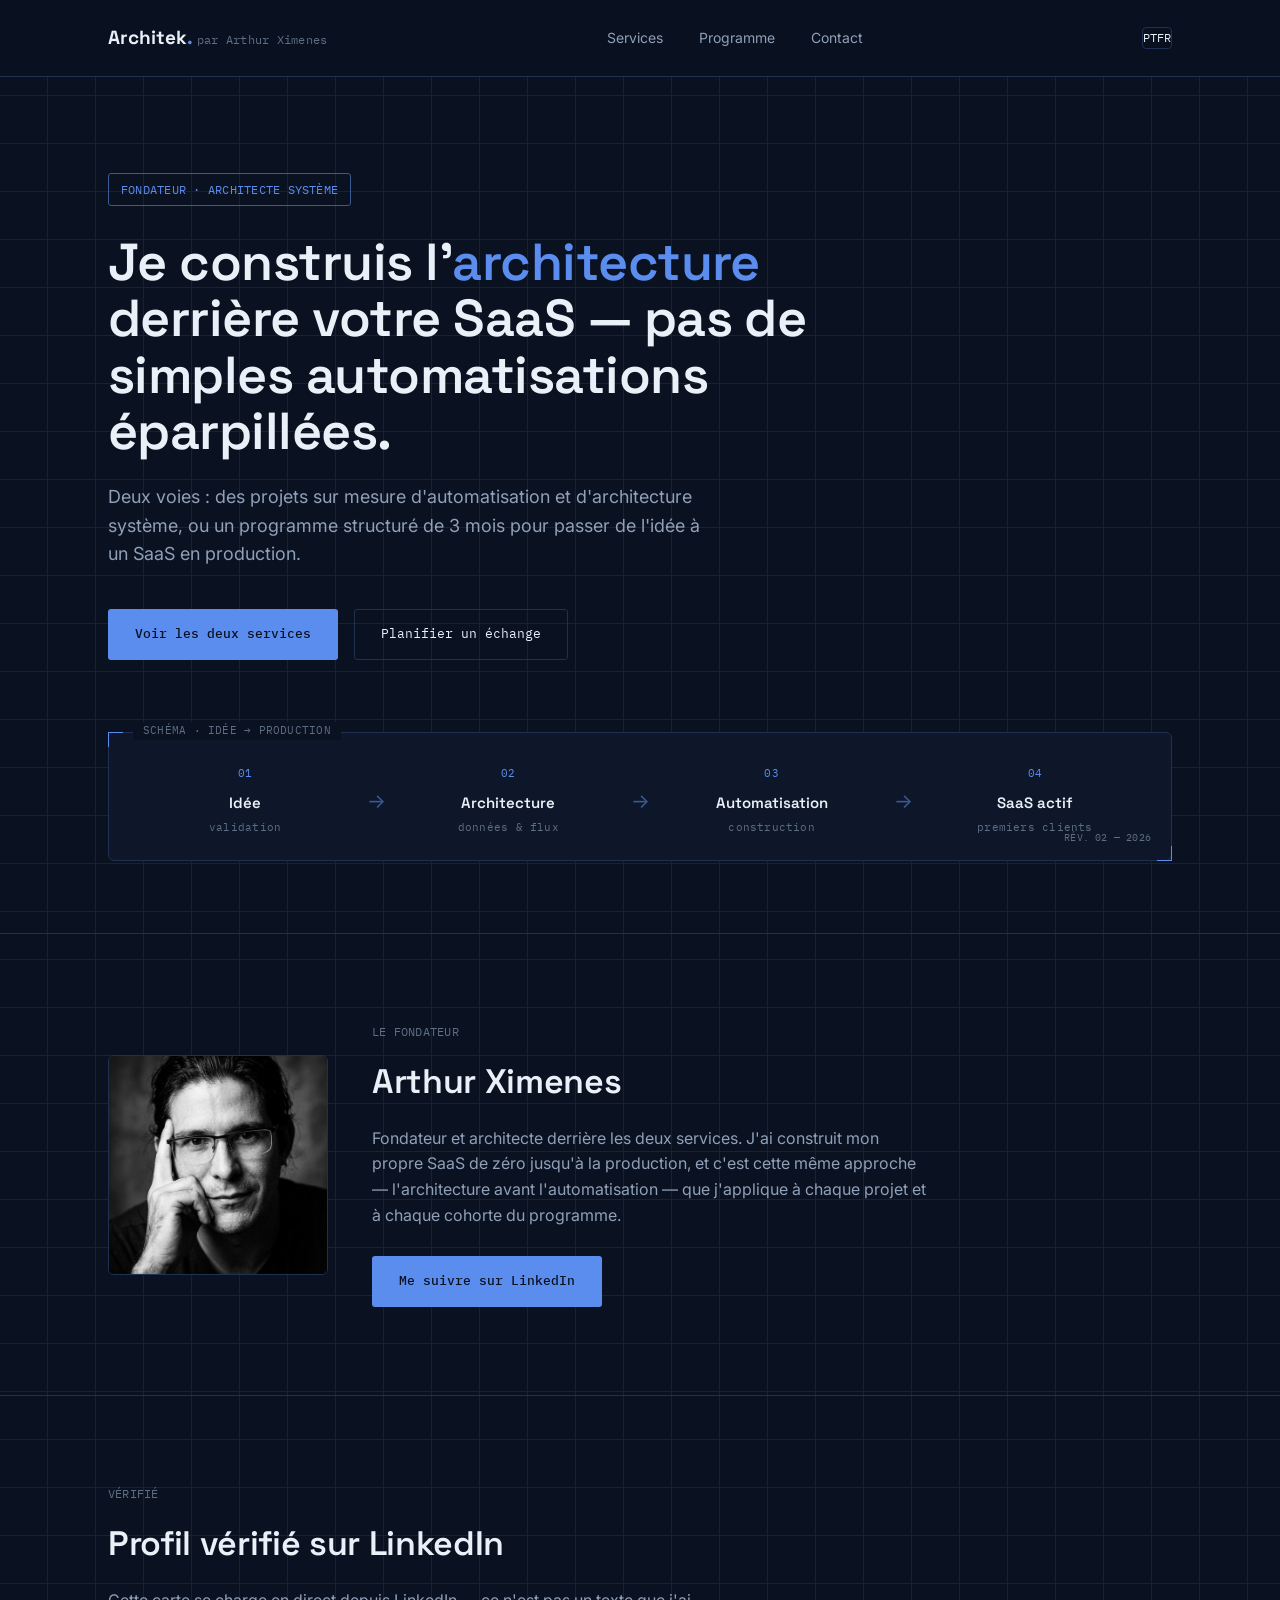
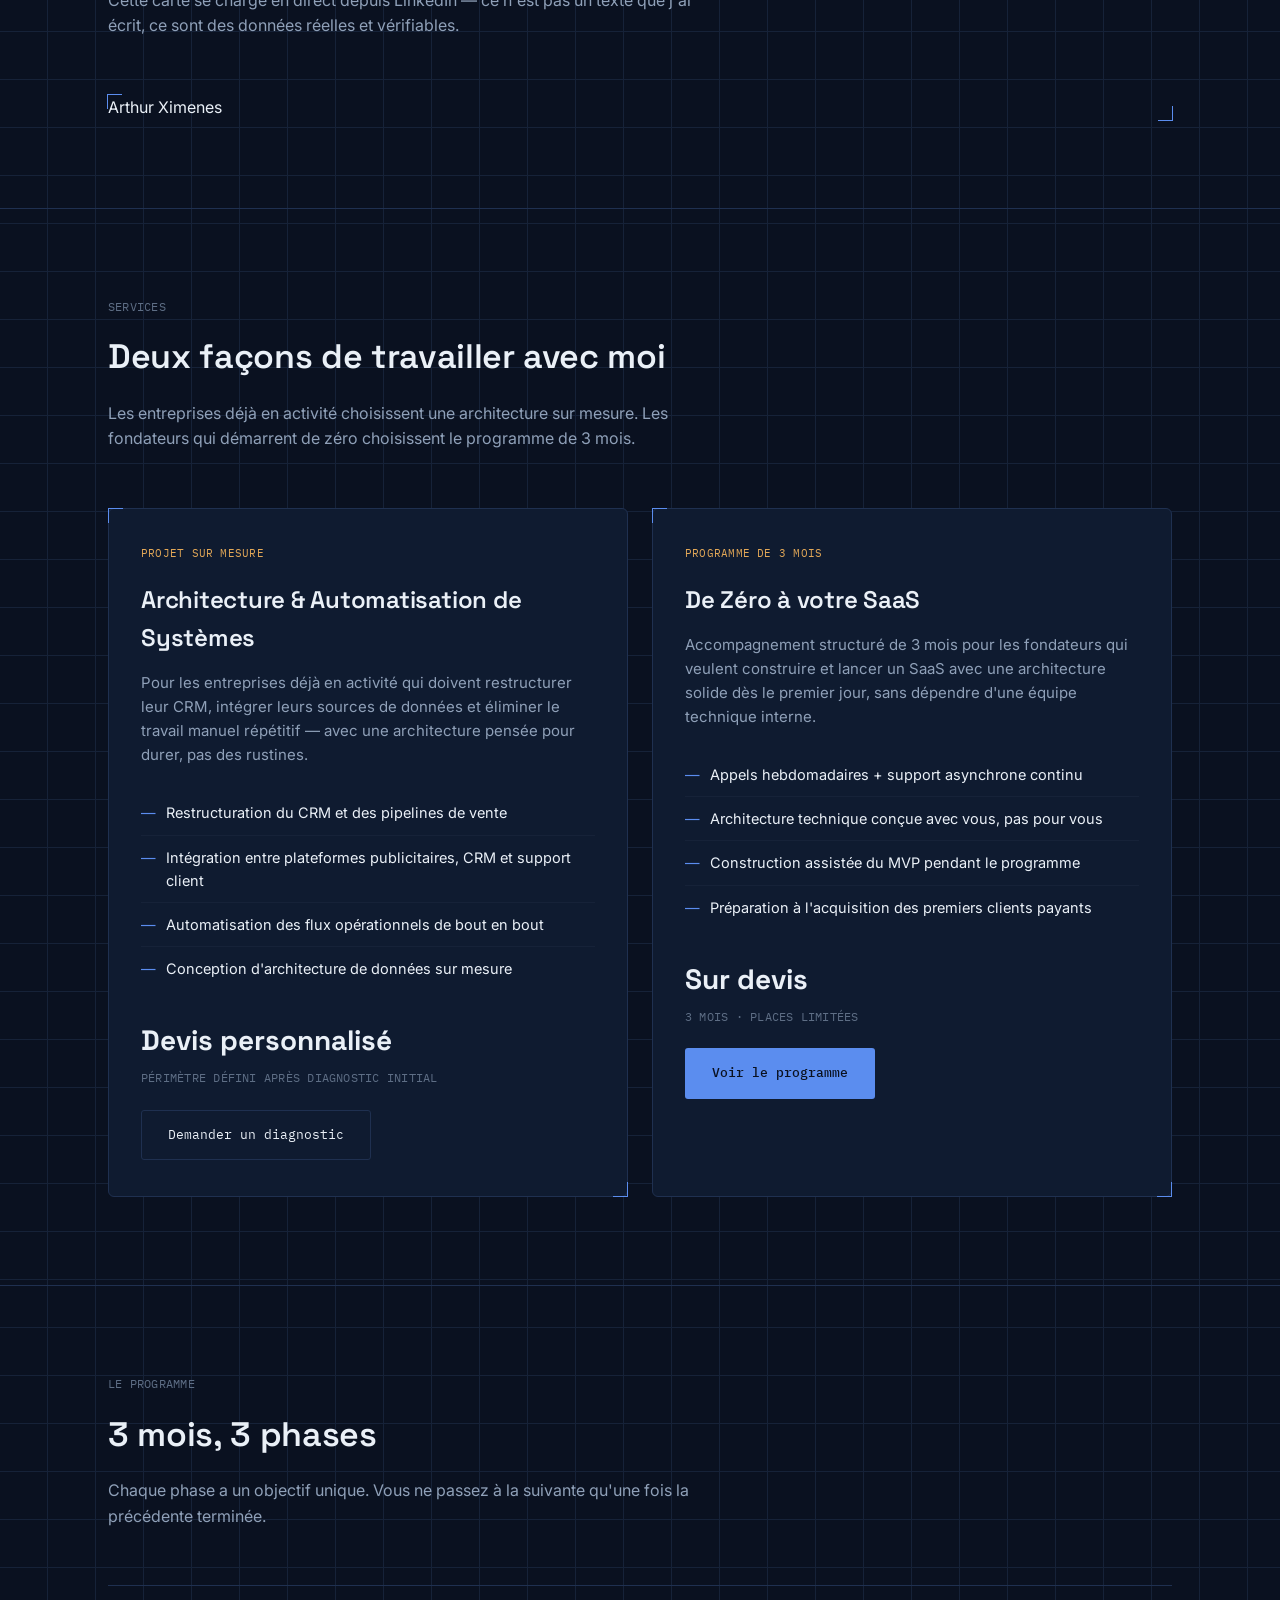
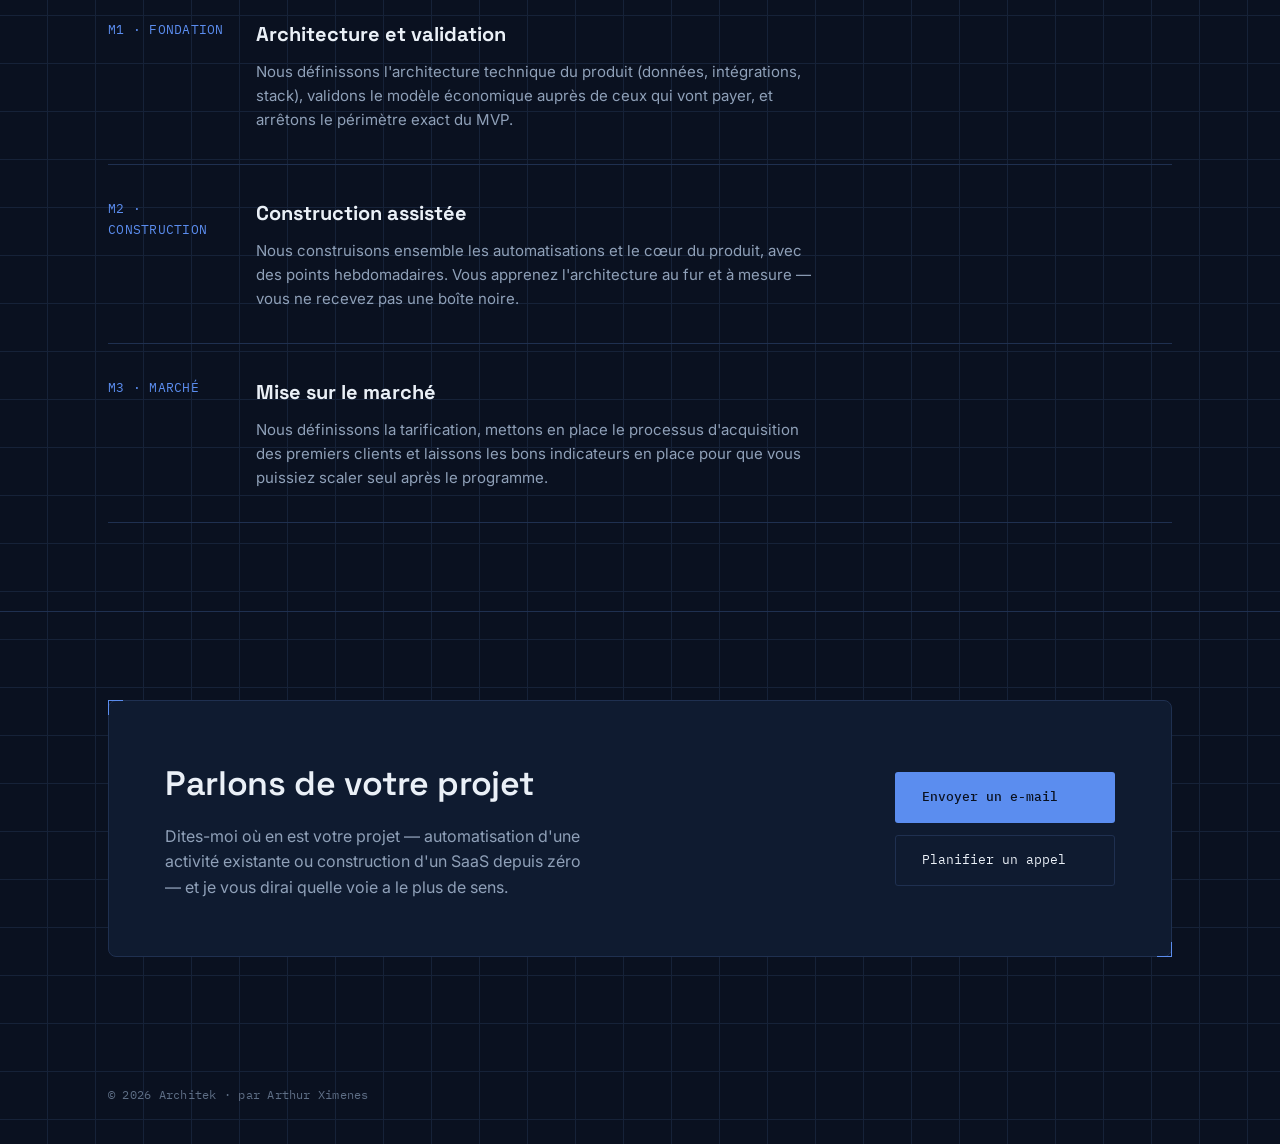
==== fr/index.html @ cd7c5cbf "Adiciona pagina FR separada e badge LinkedIn como prova social" ====
<!DOCTYPE html>
<html lang="fr">
<head>
<meta charset="UTF-8">
<meta name="viewport" content="width=device-width, initial-scale=1.0">
<title>Architek — Architecture Système &amp; Programme SaaS</title>
<link rel="alternate" hreflang="fr" href="https://architek-theta.vercel.app/fr/">
<link rel="alternate" hreflang="pt-BR" href="https://architek-theta.vercel.app/">
<link rel="preconnect" href="https://fonts.googleapis.com">
<link href="https://fonts.googleapis.com/css2?family=Space+Grotesk:wght@400;500;600;700&family=Inter:wght@400;500;600&family=IBM+Plex+Mono:wght@400;500&display=swap" rel="stylesheet">
<link rel="stylesheet" href="../styles.css">
</head>
<body>

<nav>
  <div class="wrap">
    <div class="brand">Architek<span>.</span> <span class="mono" style="font-size:12px; color:var(--ink-dimmer); font-weight:400;">par Arthur Ximenes</span></div>
    <div class="navlinks">
      <a href="#services">Services</a>
      <a href="#program">Programme</a>
      <a href="#contact">Contact</a>
    </div>
    <div class="lang-toggle">
      <a href="/">PT</a>
      <a href="/fr/" class="active">FR</a>
    </div>
  </div>
</nav>

<header class="hero">
  <div class="wrap">
    <span class="eyebrow mono">FONDATEUR · ARCHITECTE SYSTÈME</span>
    <h1>Je construis l'<em>architecture</em> derrière votre SaaS — pas de simples automatisations éparpillées.</h1>
    <p class="hero-sub">Deux voies : des projets sur mesure d'automatisation et d'architecture système, ou un programme structuré de 3 mois pour passer de l'idée à un SaaS en production.</p>
    <div class="hero-ctas">
      <a href="#services" class="btn btn-primary">Voir les deux services</a>
      <a href="#contact" class="btn btn-ghost">Planifier un échange</a>
    </div>

    <div class="diagram reg-mark">
      <span class="diagram-label mono">SCHÉMA · IDÉE → PRODUCTION</span>
      <div class="flow">
        <div class="flow-node">
          <div class="num mono">01</div>
          <div class="label">Idée</div>
          <div class="sub mono">validation</div>
        </div>
        <div class="flow-arrow">→</div>
        <div class="flow-node">
          <div class="num mono">02</div>
          <div class="label">Architecture</div>
          <div class="sub mono">données &amp; flux</div>
        </div>
        <div class="flow-arrow">→</div>
        <div class="flow-node">
          <div class="num mono">03</div>
          <div class="label">Automatisation</div>
          <div class="sub mono">construction</div>
        </div>
        <div class="flow-arrow">→</div>
        <div class="flow-node">
          <div class="num mono">04</div>
          <div class="label">SaaS actif</div>
          <div class="sub mono">premiers clients</div>
        </div>
      </div>
      <div class="diagram-rev mono">RÉV. 02 — 2026</div>
    </div>
  </div>
</header>

<section id="founder">
  <div class="wrap">
    <div class="founder-grid">
      <div class="founder-photo reg-mark">
        <img src="../assets/arthur-ximenes.jpg" alt="Arthur Ximenes" onerror="this.style.display='none'; this.nextElementSibling.style.display='flex';">
        <div class="founder-photo-fallback mono">PHOTO DU FONDATEUR</div>
      </div>
      <div class="founder-text">
        <div class="section-tag mono">LE FONDATEUR</div>
        <h2>Arthur Ximenes</h2>
        <p>Fondateur et architecte derrière les deux services. J'ai construit mon propre SaaS de zéro jusqu'à la production, et c'est cette même approche — l'architecture avant l'automatisation — que j'applique à chaque projet et à chaque cohorte du programme.</p>
        <a href="https://www.linkedin.com/in/arthur-ximenes-a752b8166" target="_blank" class="btn btn-primary">Me suivre sur LinkedIn</a>
      </div>
    </div>
  </div>
</section>

<section id="verified">
  <div class="wrap">
    <div class="section-tag mono">VÉRIFIÉ</div>
    <h2>Profil vérifié sur LinkedIn</h2>
    <p class="section-intro">Cette carte se charge en direct depuis LinkedIn — ce n'est pas un texte que j'ai écrit, ce sont des données réelles et vérifiables.</p>
    <div class="verified-card reg-mark">
      <script src="https://platform.linkedin.com/badges/js/profile.js" async defer type="text/javascript"></script>
      <div class="badge-base LI-profile-badge" data-locale="fr_FR" data-size="large" data-theme="dark" data-type="VERTICAL" data-vanity="arthur-ximenes-a752b8166" data-version="v1">
        <a class="badge-base__link LI-simple-link" href="https://br.linkedin.com/in/arthur-ximenes-a752b8166?trk=profile-badge">Arthur Ximenes</a>
      </div>
    </div>
  </div>
</section>

<section id="services">
  <div class="wrap">
    <div class="section-tag mono">SERVICES</div>
    <h2>Deux façons de travailler avec moi</h2>
    <p class="section-intro">Les entreprises déjà en activité choisissent une architecture sur mesure. Les fondateurs qui démarrent de zéro choisissent le programme de 3 mois.</p>

    <div class="services-grid">
      <div class="service-card reg-mark">
        <div class="tag mono">PROJET SUR MESURE</div>
        <h3>Architecture &amp; Automatisation de Systèmes</h3>
        <p>Pour les entreprises déjà en activité qui doivent restructurer leur CRM, intégrer leurs sources de données et éliminer le travail manuel répétitif — avec une architecture pensée pour durer, pas des rustines.</p>
        <ul>
          <li>Restructuration du CRM et des pipelines de vente</li>
          <li>Intégration entre plateformes publicitaires, CRM et support client</li>
          <li>Automatisation des flux opérationnels de bout en bout</li>
          <li>Conception d'architecture de données sur mesure</li>
        </ul>
        <div class="service-price">Devis personnalisé</div>
        <div class="service-price-note mono">PÉRIMÈTRE DÉFINI APRÈS DIAGNOSTIC INITIAL</div>
        <a href="#contact" class="btn btn-ghost" style="align-self:flex-start">Demander un diagnostic</a>
      </div>

      <div class="service-card reg-mark">
        <div class="tag mono">PROGRAMME DE 3 MOIS</div>
        <h3>De Zéro à votre SaaS</h3>
        <p>Accompagnement structuré de 3 mois pour les fondateurs qui veulent construire et lancer un SaaS avec une architecture solide dès le premier jour, sans dépendre d'une équipe technique interne.</p>
        <ul>
          <li>Appels hebdomadaires + support asynchrone continu</li>
          <li>Architecture technique conçue avec vous, pas pour vous</li>
          <li>Construction assistée du MVP pendant le programme</li>
          <li>Préparation à l'acquisition des premiers clients payants</li>
        </ul>
        <div class="service-price">Sur devis</div>
        <div class="service-price-note mono">3 MOIS · PLACES LIMITÉES</div>
        <a href="#program" class="btn btn-primary" style="align-self:flex-start">Voir le programme</a>
      </div>
    </div>
  </div>
</section>

<section id="program">
  <div class="wrap">
    <div class="section-tag mono">LE PROGRAMME</div>
    <h2>3 mois, 3 phases</h2>
    <p class="section-intro">Chaque phase a un objectif unique. Vous ne passez à la suivante qu'une fois la précédente terminée.</p>

    <div class="phases">
      <div class="phase">
        <div class="phase-tag mono">M1 · FONDATION</div>
        <div>
          <h4>Architecture et validation</h4>
          <p>Nous définissons l'architecture technique du produit (données, intégrations, stack), validons le modèle économique auprès de ceux qui vont payer, et arrêtons le périmètre exact du MVP.</p>
        </div>
      </div>
      <div class="phase">
        <div class="phase-tag mono">M2 · CONSTRUCTION</div>
        <div>
          <h4>Construction assistée</h4>
          <p>Nous construisons ensemble les automatisations et le cœur du produit, avec des points hebdomadaires. Vous apprenez l'architecture au fur et à mesure — vous ne recevez pas une boîte noire.</p>
        </div>
      </div>
      <div class="phase">
        <div class="phase-tag mono">M3 · MARCHÉ</div>
        <div>
          <h4>Mise sur le marché</h4>
          <p>Nous définissons la tarification, mettons en place le processus d'acquisition des premiers clients et laissons les bons indicateurs en place pour que vous puissiez scaler seul après le programme.</p>
        </div>
      </div>
    </div>
  </div>
</section>

<section class="cta-section" id="contact">
  <div class="wrap">
    <div class="cta-box reg-mark">
      <div>
        <h2>Parlons de votre projet</h2>
        <p>Dites-moi où en est votre projet — automatisation d'une activité existante ou construction d'un SaaS depuis zéro — et je vous dirai quelle voie a le plus de sens.</p>
      </div>
      <div class="cta-actions">
        <a href="mailto:secretlinxcontact@gmail.com" class="btn btn-primary">Envoyer un e-mail</a>
        <a href="https://cal.com/arthur-ximenes-fa8z6l/30min" target="_blank" class="btn btn-ghost">Planifier un appel</a>
      </div>
    </div>
  </div>
</section>

<footer>
  <div class="wrap">
    <div class="mono">© 2026 Architek · par Arthur Ximenes</div>
  </div>
</footer>

</body>
</html>
---- styles.css ----
:root{
    --bg:#0A1120;
    --bg-panel:#0F1B30;
    --bg-panel-2:#0D1729;
    --ink:#EAF0F7;
    --ink-dim:#8FA0B8;
    --ink-dimmer:#5E6E85;
    --line:#1F3050;
    --line-soft:#162238;
    --blue:#5B8DEF;
    --blue-dim:#3A5A93;
    --amber:#E3A857;
  }
  *{box-sizing:border-box; margin:0; padding:0;}
  html{scroll-behavior:smooth;}
  body{
    background:var(--bg);
    color:var(--ink);
    font-family:'Inter', sans-serif;
    line-height:1.6;
    background-image:
      linear-gradient(var(--line-soft) 1px, transparent 1px),
      linear-gradient(90deg, var(--line-soft) 1px, transparent 1px);
    background-size:48px 48px;
    background-position:-1px -1px;
  }
  h1,h2,h3,.display{ font-family:'Space Grotesk', sans-serif; font-weight:600; letter-spacing:-0.01em;}
  .mono{ font-family:'IBM Plex Mono', monospace; letter-spacing:0.02em;}
  a{color:inherit; text-decoration:none;}
  .wrap{ max-width:1120px; margin:0 auto; padding:0 28px;}

  /* Corner registration mark motif — replaces decorative circles */
  .reg-mark{ position:relative;}
  .reg-mark::before, .reg-mark::after{
    content:""; position:absolute; width:14px; height:14px; pointer-events:none;
  }
  .reg-mark::before{ top:-1px; left:-1px; border-top:1.5px solid var(--blue); border-left:1.5px solid var(--blue);}
  .reg-mark::after{ bottom:-1px; right:-1px; border-bottom:1.5px solid var(--blue); border-right:1.5px solid var(--blue);}

  /* NAV */
  nav{
    position:sticky; top:0; z-index:50;
    background:rgba(10,17,32,0.88); backdrop-filter:blur(8px);
    border-bottom:1px solid var(--line);
  }
  nav .wrap{ display:flex; align-items:center; justify-content:space-between; height:76px;}
  .brand{ font-family:'Space Grotesk'; font-weight:700; font-size:19px;}
  .brand span{ color:var(--blue);}
  .navlinks{ display:flex; gap:36px; align-items:center;}
  .navlinks a{ font-size:14px; color:var(--ink-dim); transition:color .15s;}
  .navlinks a:hover{ color:var(--ink);}
  .lang-toggle{
    display:flex; border:1px solid var(--line); border-radius:4px; overflow:hidden;
    font-family:'IBM Plex Mono'; font-size:12px;
  }
  .lang-toggle button{
    background:transparent; border:none; color:var(--ink-dimmer); padding:8px 14px; cursor:pointer;
    transition:.15s;
  }
  .lang-toggle button.active{ background:var(--blue); color:#0A1120; font-weight:500;}
  .navlinks-mobile{display:none;}
  @media (max-width:760px){ .navlinks{display:none;} }

  /* HERO */
  .hero{ padding:96px 0 72px; border-bottom:1px solid var(--line);}
  .eyebrow{
    display:inline-block; font-family:'IBM Plex Mono'; font-size:12px; color:var(--blue);
    border:1px solid var(--blue-dim); padding:6px 12px; border-radius:3px; margin-bottom:28px;
  }
  h1{ font-size:52px; line-height:1.08; max-width:820px; margin-bottom:24px;}
  h1 em{ font-style:normal; color:var(--blue);}
  .hero-sub{ font-size:18px; color:var(--ink-dim); max-width:600px; margin-bottom:40px;}
  .hero-ctas{ display:flex; gap:16px; flex-wrap:wrap; margin-bottom:72px;}
  .btn{
    font-family:'IBM Plex Mono'; font-size:13px; padding:14px 26px; border-radius:3px;
    display:inline-block; transition:.15s; border:1px solid transparent; cursor:pointer;
  }
  .btn-primary{ background:var(--blue); color:#0A1120; font-weight:500;}
  .btn-primary:hover{ background:#6E9BF2;}
  .btn-ghost{ border-color:var(--line); color:var(--ink);}
  .btn-ghost:hover{ border-color:var(--blue);}

  /* SCHEMATIC DIAGRAM */
  .diagram{
    border:1px solid var(--line); background:var(--bg-panel-2); border-radius:6px;
    padding:32px 28px 24px; position:relative;
  }
  .diagram-label{
    position:absolute; top:-11px; left:24px; background:var(--bg); padding:0 10px;
    font-family:'IBM Plex Mono'; font-size:11px; color:var(--ink-dimmer); text-transform:uppercase;
  }
  .diagram-rev{
    position:absolute; bottom:14px; right:20px; font-family:'IBM Plex Mono'; font-size:10px; color:var(--ink-dimmer);
  }
  .flow{ display:flex; align-items:center; justify-content:space-between; flex-wrap:wrap; gap:10px;}
  .flow-node{ text-align:center; flex:1; min-width:120px;}
  .flow-node .num{ font-family:'IBM Plex Mono'; font-size:11px; color:var(--blue); margin-bottom:8px;}
  .flow-node .label{ font-family:'Space Grotesk'; font-size:15px; font-weight:600;}
  .flow-node .sub{ font-family:'IBM Plex Mono'; font-size:11px; color:var(--ink-dimmer); margin-top:4px;}
  .flow-arrow{ color:var(--blue-dim); font-size:20px; padding:0 4px;}
  @media (max-width:700px){ .flow{flex-direction:column;} .flow-arrow{transform:rotate(90deg);} }

  /* SECTION generic */
  section{ padding:88px 0; border-bottom:1px solid var(--line);}
  .section-tag{ font-family:'IBM Plex Mono'; font-size:12px; color:var(--ink-dimmer); margin-bottom:14px; text-transform:uppercase;}
  h2{ font-size:34px; max-width:640px; margin-bottom:16px;}
  .section-intro{ color:var(--ink-dim); max-width:600px; font-size:16px; margin-bottom:56px;}

  /* FOUNDER */
  .founder-grid{ display:grid; grid-template-columns:220px 1fr; gap:44px; align-items:center;}
  @media (max-width:700px){ .founder-grid{grid-template-columns:1fr;} }
  .founder-photo{
    width:220px; height:220px; border-radius:6px; overflow:hidden; border:1px solid var(--line);
    background:var(--bg-panel-2); position:relative;
  }
  .founder-photo img{ width:100%; height:100%; object-fit:cover; display:block;}
  .founder-photo-fallback{
    display:none; position:absolute; inset:0; align-items:center; justify-content:center;
    font-size:11px; color:var(--ink-dimmer); text-align:center; padding:20px;
  }
  .founder-text h2{ margin-bottom:16px;}
  .founder-text p{ color:var(--ink-dim); font-size:16px; max-width:560px; margin-bottom:28px;}

  /* SERVICES */
  .services-grid{ display:grid; grid-template-columns:1fr 1fr; gap:24px;}
  @media (max-width:800px){ .services-grid{grid-template-columns:1fr;} }
  .service-card{
    background:var(--bg-panel); border:1px solid var(--line); border-radius:6px; padding:36px 32px;
    display:flex; flex-direction:column;
  }
  .service-card .tag{ font-family:'IBM Plex Mono'; font-size:11px; color:var(--amber); text-transform:uppercase; margin-bottom:18px;}
  .service-card h3{ font-size:24px; margin-bottom:14px;}
  .service-card p{ color:var(--ink-dim); font-size:15px; margin-bottom:24px;}
  .service-card ul{ list-style:none; margin-bottom:28px;}
  .service-card li{
    font-size:14.5px; color:var(--ink); padding:10px 0; border-top:1px solid var(--line-soft);
    display:flex; gap:10px;
  }
  .service-card li:first-child{ border-top:none;}
  .service-card li::before{ content:"—"; color:var(--blue); flex-shrink:0;}
  .service-price{ font-family:'Space Grotesk'; font-size:28px; font-weight:700; margin-bottom:6px;}
  .service-price .cur{ font-size:16px; color:var(--ink-dim); font-weight:500;}
  .service-price-note{ font-family:'IBM Plex Mono'; font-size:11.5px; color:var(--ink-dimmer); margin-bottom:22px;}

  /* PROGRAM PHASES */
  .phases{ display:flex; flex-direction:column;}
  .phase{ display:grid; grid-template-columns:120px 1fr; gap:28px; padding:32px 0; border-top:1px solid var(--line);}
  .phase:last-child{ border-bottom:1px solid var(--line);}
  .phase-tag{ font-family:'IBM Plex Mono'; font-size:13px; color:var(--blue); padding-top:2px;}
  .phase h4{ font-family:'Space Grotesk'; font-size:20px; margin-bottom:10px;}
  .phase p{ color:var(--ink-dim); font-size:15px; max-width:560px;}
  @media (max-width:600px){ .phase{grid-template-columns:1fr;} }

  /* CTA / CONTACT */
  .cta-section{ text-align:left; border-bottom:none;}
  .cta-box{
    border:1px solid var(--line); border-radius:8px; padding:56px; background:var(--bg-panel);
    display:flex; justify-content:space-between; align-items:center; gap:40px; flex-wrap:wrap;
  }
  .cta-box h2{ margin-bottom:12px;}
  .cta-box p{ color:var(--ink-dim); max-width:420px;}
  .cta-actions{ display:flex; flex-direction:column; gap:12px; min-width:220px;}

  footer{ padding:40px 0; }
  footer .wrap{ display:flex; justify-content:space-between; align-items:center; flex-wrap:wrap; gap:16px;}
  footer .mono{ font-size:12px; color:var(--ink-dimmer);}
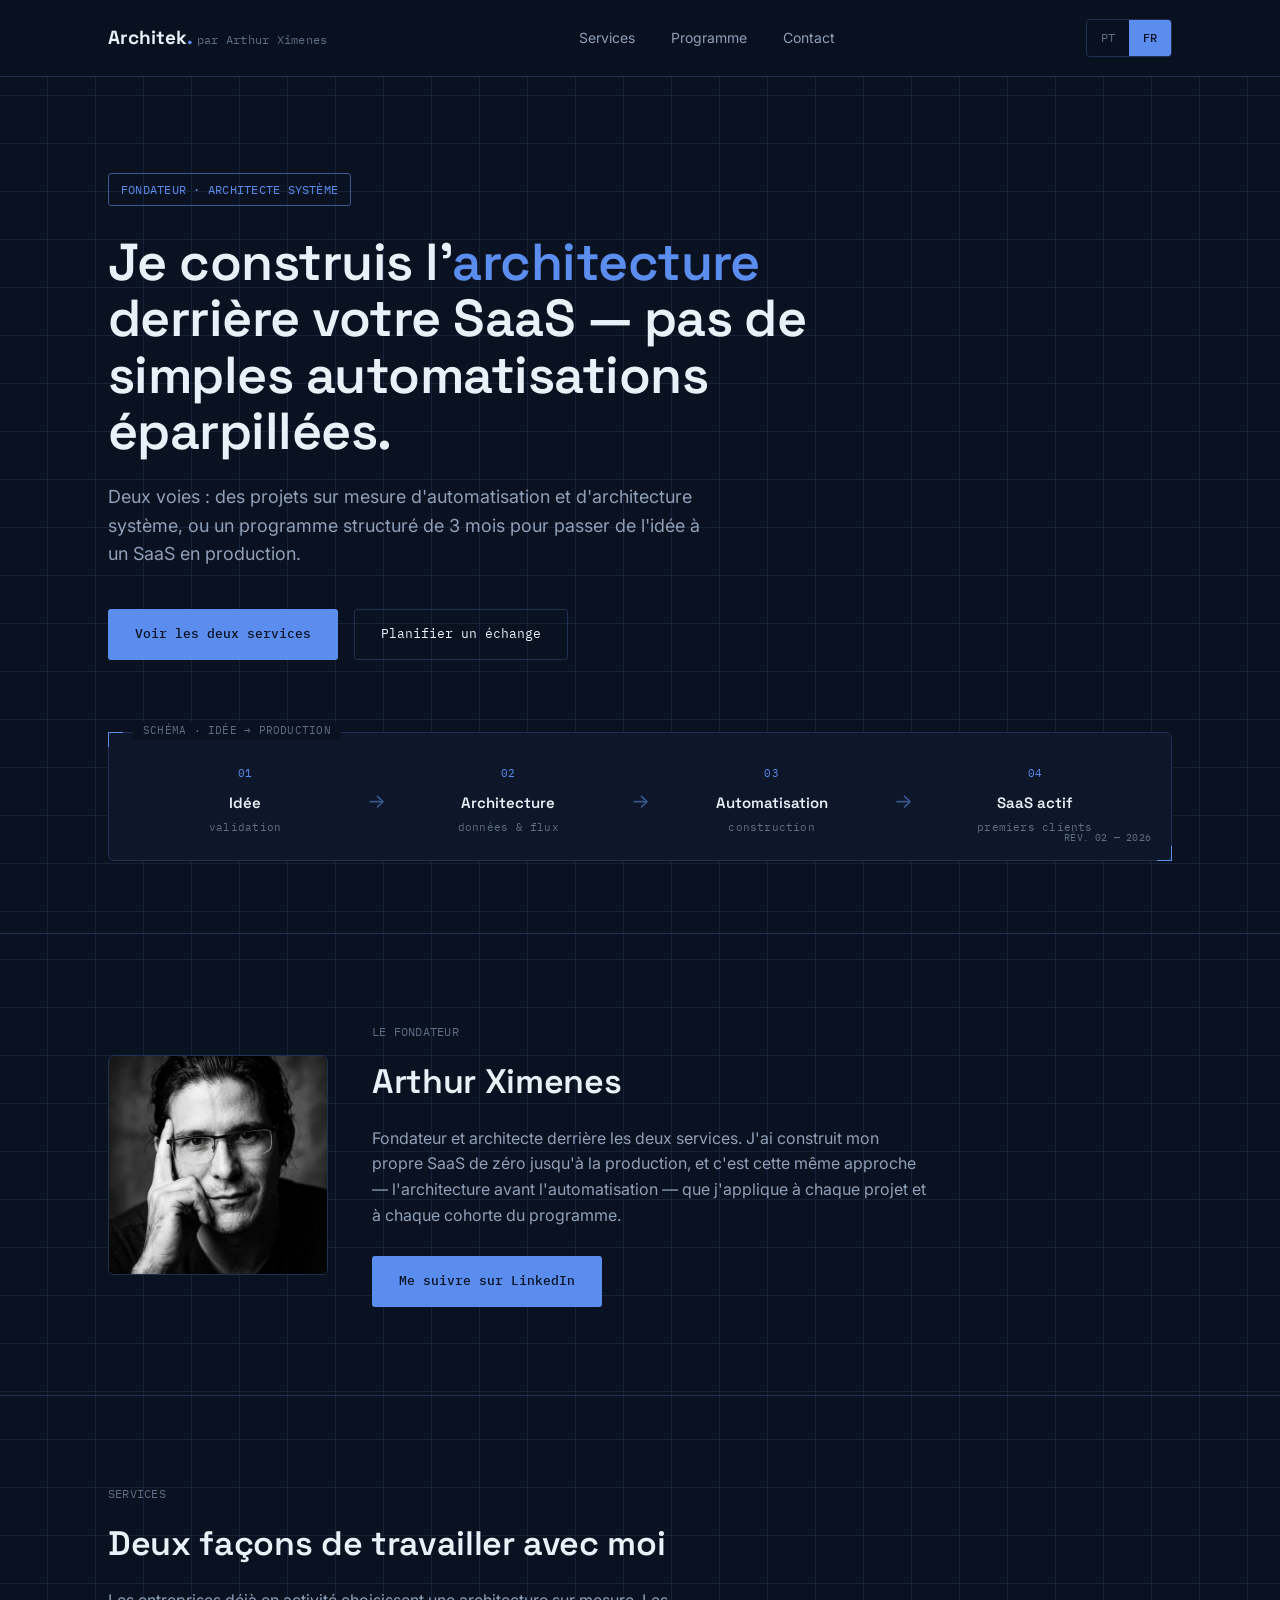
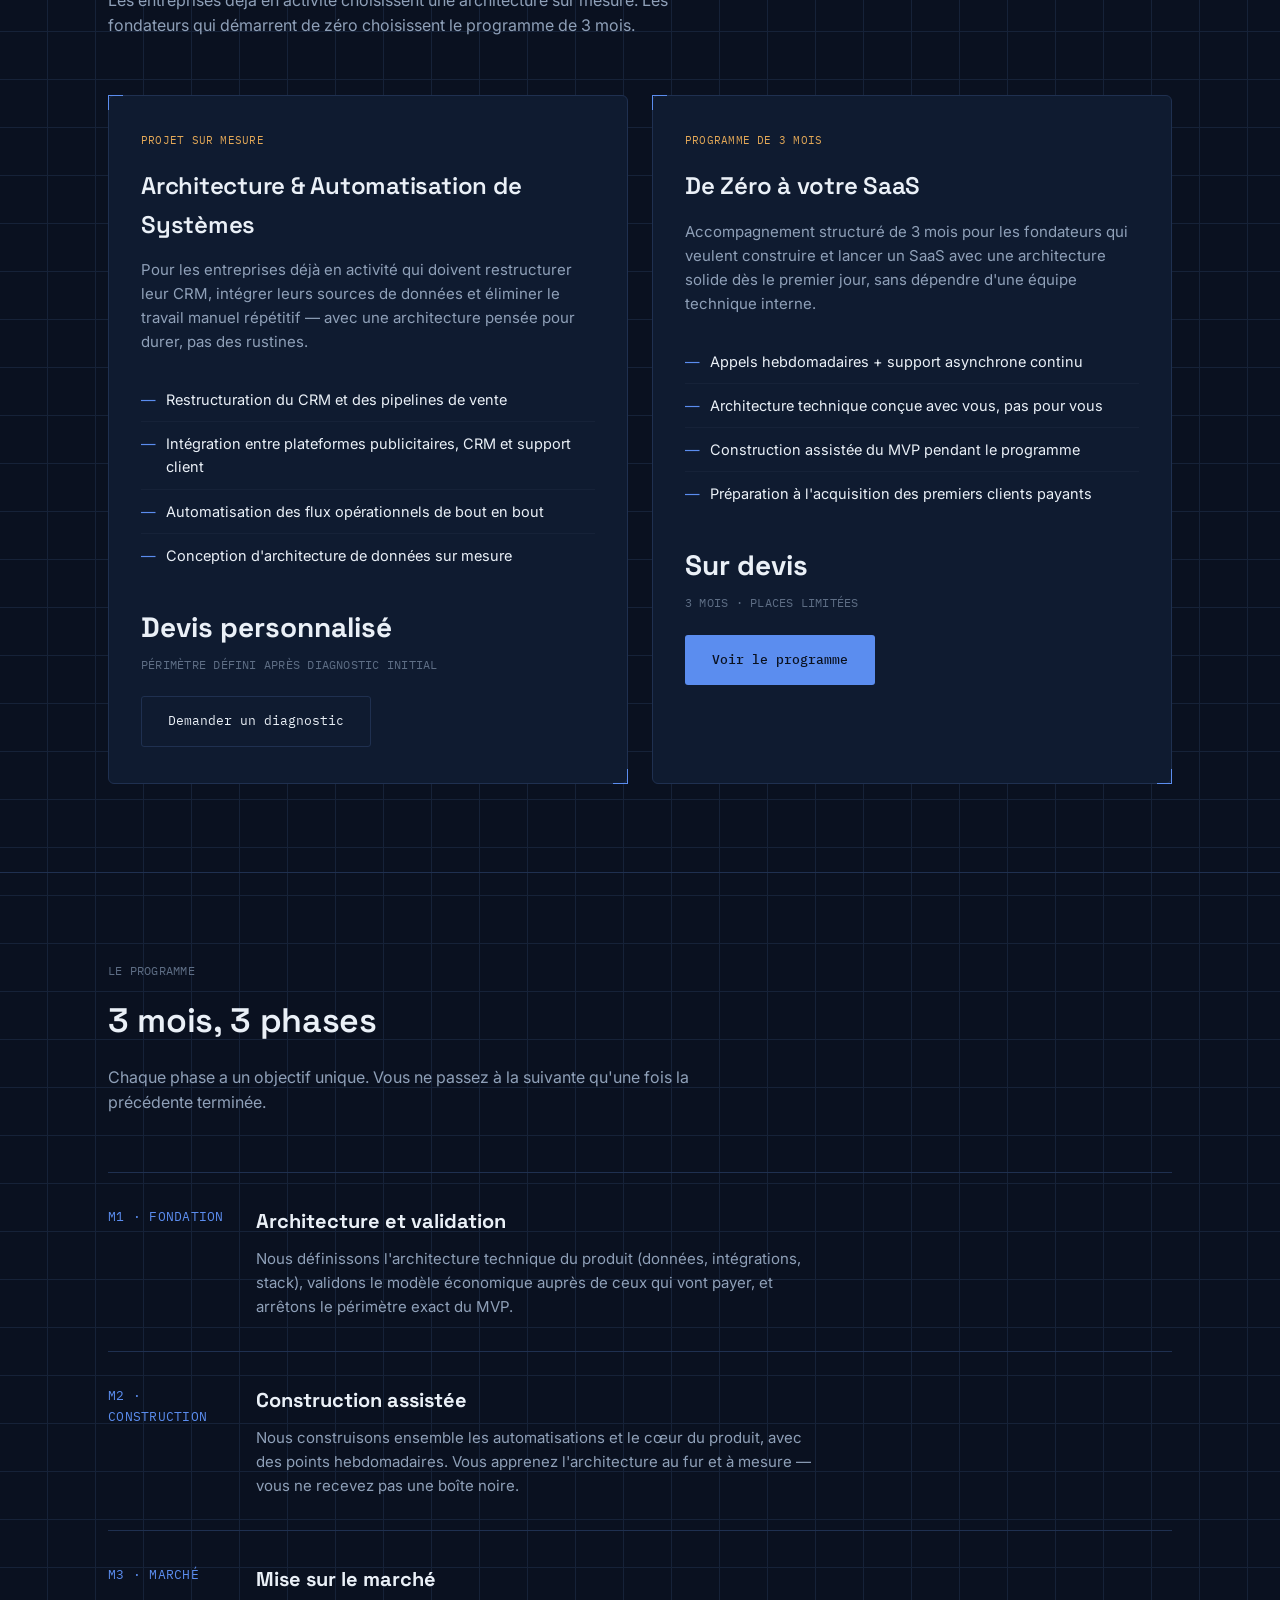
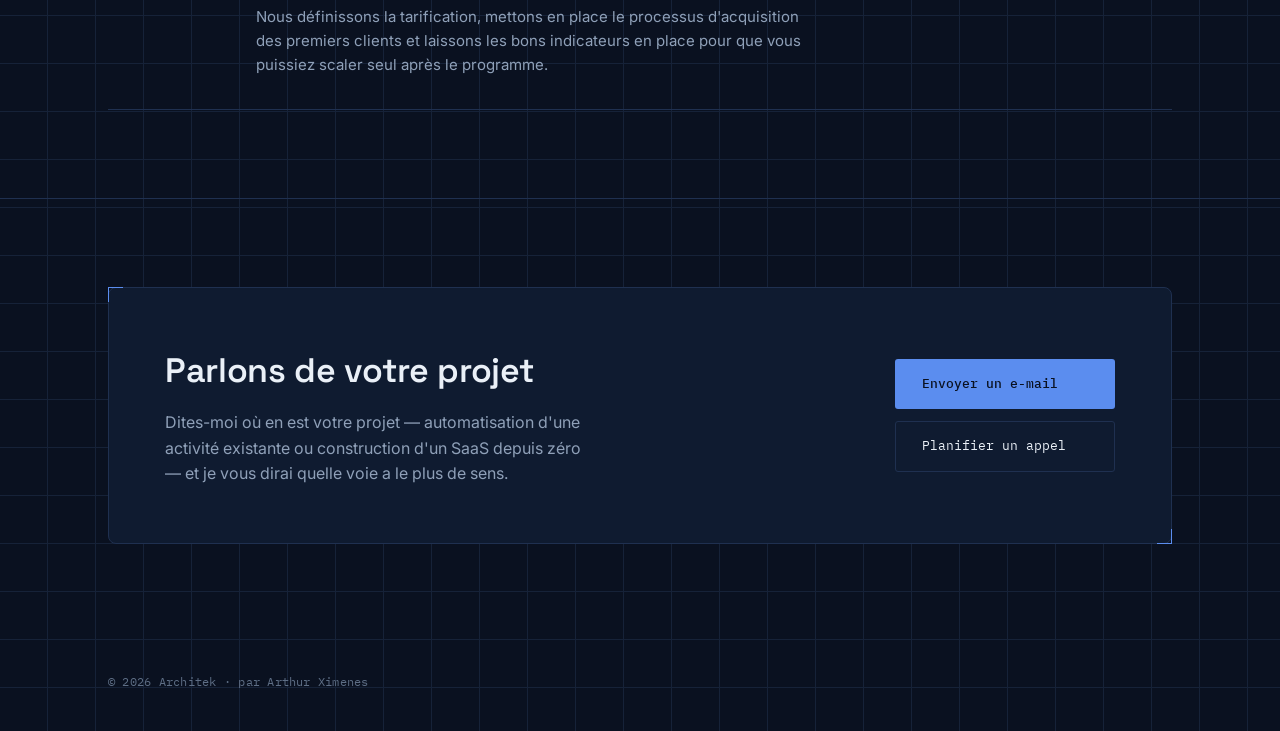
==== commit 8934ea46: "Remove badge LinkedIn quebrado e secao de marcos Zyloq (vetados)" ====
--- a/fr/index.html
+++ b/fr/index.html
@@ -81,20 +81,6 @@
         <h2>Arthur Ximenes</h2>
         <p>Fondateur et architecte derrière les deux services. J'ai construit mon propre SaaS de zéro jusqu'à la production, et c'est cette même approche — l'architecture avant l'automatisation — que j'applique à chaque projet et à chaque cohorte du programme.</p>
         <a href="https://www.linkedin.com/in/arthur-ximenes-a752b8166" target="_blank" class="btn btn-primary">Me suivre sur LinkedIn</a>
-      </div>
-    </div>
-  </div>
-</section>
-
-<section id="verified">
-  <div class="wrap">
-    <div class="section-tag mono">VÉRIFIÉ</div>
-    <h2>Profil vérifié sur LinkedIn</h2>
-    <p class="section-intro">Cette carte se charge en direct depuis LinkedIn — ce n'est pas un texte que j'ai écrit, ce sont des données réelles et vérifiables.</p>
-    <div class="verified-card reg-mark">
-      <script src="https://platform.linkedin.com/badges/js/profile.js" async defer type="text/javascript"></script>
-      <div class="badge-base LI-profile-badge" data-locale="fr_FR" data-size="large" data-theme="dark" data-type="VERTICAL" data-vanity="arthur-ximenes-a752b8166" data-version="v1">
-        <a class="badge-base__link LI-simple-link" href="https://br.linkedin.com/in/arthur-ximenes-a752b8166?trk=profile-badge">Arthur Ximenes</a>
       </div>
     </div>
   </div>
--- a/styles.css
+++ b/styles.css
@@ -53,11 +53,11 @@
     display:flex; border:1px solid var(--line); border-radius:4px; overflow:hidden;
     font-family:'IBM Plex Mono'; font-size:12px;
   }
-  .lang-toggle button{
-    background:transparent; border:none; color:var(--ink-dimmer); padding:8px 14px; cursor:pointer;
-    transition:.15s;
+  .lang-toggle a{
+    background:transparent; color:var(--ink-dimmer); padding:8px 14px; cursor:pointer;
+    transition:.15s; display:inline-block;
   }
-  .lang-toggle button.active{ background:var(--blue); color:#0A1120; font-weight:500;}
+  .lang-toggle a.active{ background:var(--blue); color:#0A1120; font-weight:500;}
   .navlinks-mobile{display:none;}
   @media (max-width:760px){ .navlinks{display:none;} }
 
@@ -121,6 +121,12 @@
   .founder-text h2{ margin-bottom:16px;}
   .founder-text p{ color:var(--ink-dim); font-size:16px; max-width:560px; margin-bottom:28px;}
 
+  /* VERIFIED */
+  .verified-card{
+    display:flex; justify-content:flex-start; padding:32px; border:1px solid var(--line);
+    border-radius:6px; background:var(--bg-panel-2); max-width:320px;
+  }
+
   /* SERVICES */
   .services-grid{ display:grid; grid-template-columns:1fr 1fr; gap:24px;}
   @media (max-width:800px){ .services-grid{grid-template-columns:1fr;} }
